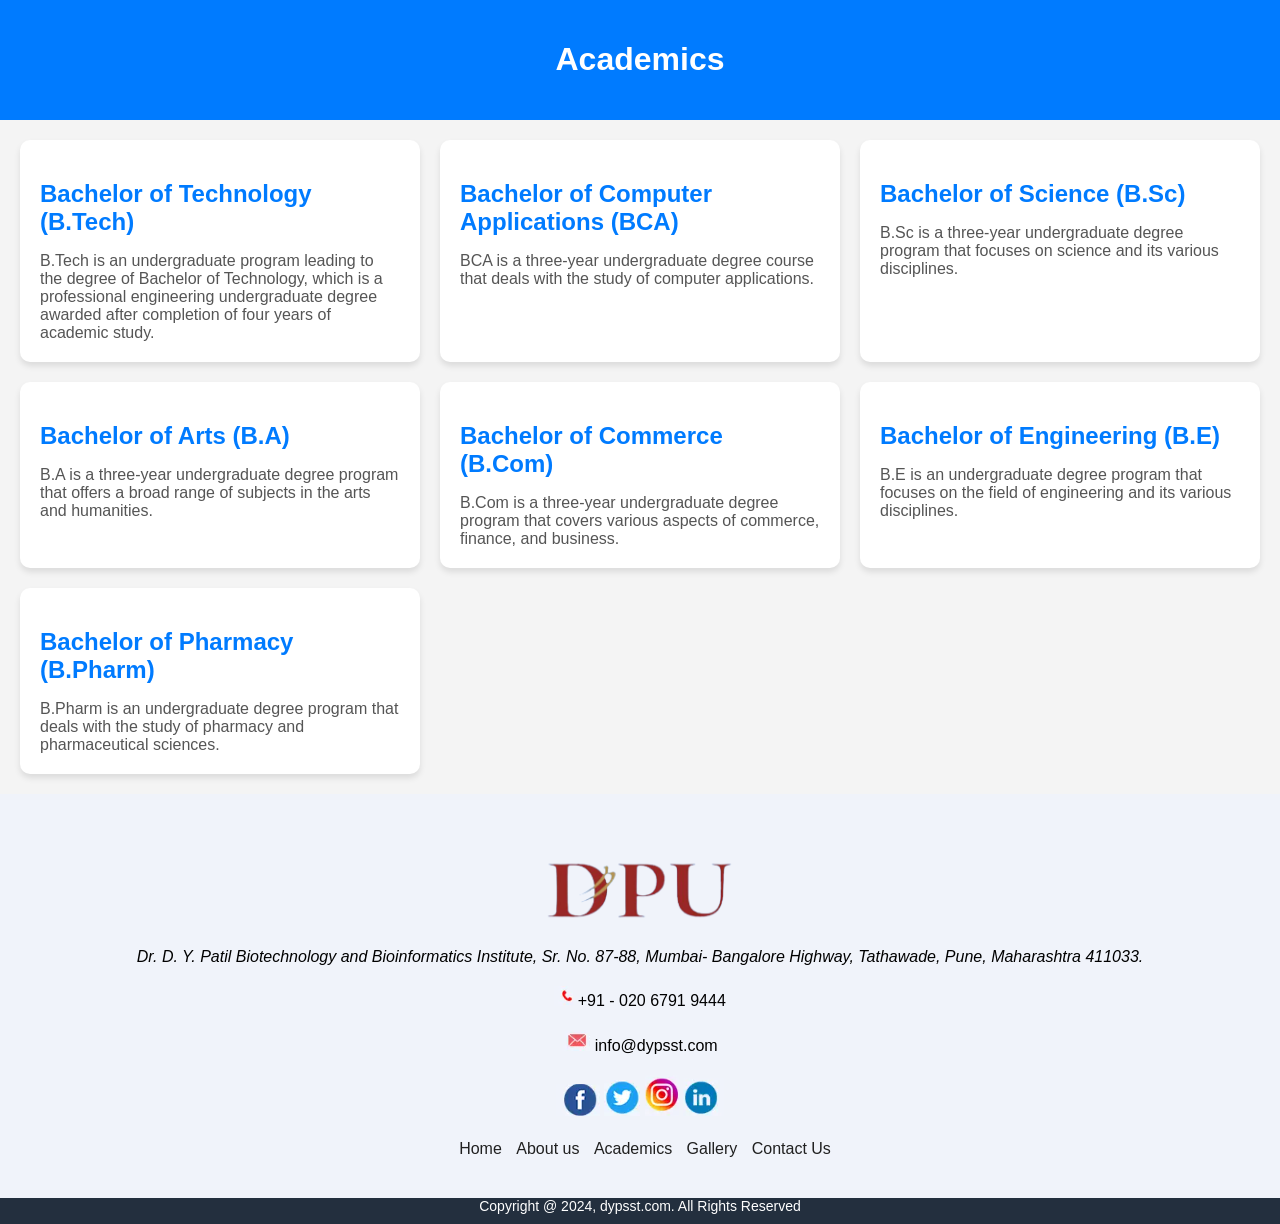
==== academics.html @ 6a24a795 "Add files via upload" ====
<!DOCTYPE html>
<html lang="en">
<head>
    <meta charset="UTF-8">
    <meta name="viewport" content="width=device-width, initial-scale=1.0">
    <title>Academics</title>
    <link rel="stylesheet" href="style.css"> <!-- Link to your CSS file -->
</head>
<body>
    <header>
        <h1>Academics</h1>
    </header>
    <main>
        <section class="course-list">
            <article>
                <h2>Bachelor of Technology (B.Tech)</h2>
                <p>B.Tech is an undergraduate program leading to the degree of Bachelor of Technology, which is a professional engineering undergraduate degree awarded after completion of four years of academic study.</p>
            </article>
            <article>
                <h2>Bachelor of Computer Applications (BCA)</h2>
                <p>BCA is a three-year undergraduate degree course that deals with the study of computer applications.</p>
            </article>
            <article>
                <h2>Bachelor of Science (B.Sc)</h2>
                <p>B.Sc is a three-year undergraduate degree program that focuses on science and its various disciplines.</p>
            </article>
            <article>
                <h2>Bachelor of Arts (B.A)</h2>
                <p>B.A is a three-year undergraduate degree program that offers a broad range of subjects in the arts and humanities.</p>
            </article>
            <article>
                <h2>Bachelor of Commerce (B.Com)</h2>
                <p>B.Com is a three-year undergraduate degree program that covers various aspects of commerce, finance, and business.</p>
            </article>
            <article>
                <h2>Bachelor of Engineering (B.E)</h2>
                <p>B.E is an undergraduate degree program that focuses on the field of engineering and its various disciplines.</p>
            </article>
            <article>
                <h2>Bachelor of Pharmacy (B.Pharm)</h2>
                <p>B.Pharm is an undergraduate degree program that deals with the study of pharmacy and pharmaceutical sciences.</p>
            </article>
            <!-- Add more articles for additional courses -->
        </section>
<!---FOOTER SECTION--->

<div class="footer">
  <div class="container">
    <div class="footer-sect">
      <img class="footer-logo" src="logo1.jpg">
    </div>
    <div class="footer-sect">
      <address> Dr. D. Y. Patil Biotechnology and Bioinformatics Institute, Sr. No. 87-88, Mumbai- Bangalore Highway, Tathawade, Pune, Maharashtra 411033. </address>
    </div>
    <div class="footer-sect">
      <img src="tel.png"> +91 - 020 6791 9444
    </div>
    <div class="footer-sect">
      <img src="mail.png"> info@dypsst.com
    </div>
    <div class="footer-sect">
      <img src="fb.png">
      <img src="tw.png">
      <img src="in.png">
      <img src="li.png">
    </div>
    <div class="footer-sect">
      <a href="#"> Home</a>
      <a href="#"> About us</a>
      <a href="#"> Academics</a>
      <a href="#"> Gallery</a>
      
      
      <a href="#"> Contact Us</a>
    </div>
  </div>
</div>
<!---------- Footer Copyright HTML Starts --------->
<div class="width-100 footer2-bacbor">
   <p class="footer2-content">Copyright @ 2024, dypsst.com. All Rights Reserved</p>
</div>
</body>
</html>
<!---------- Footer Copyright HTML Ends --------->
    </main>
</body>
</html>
---- style.css ----
body {
    font-family: Arial, sans-serif;
    margin: 0;
    padding: 0;
    background-color: #f4f4f4;
}

header {
    background-color: #007bff;
    color: white;
    text-align: center;
    padding: 20px 0;
}

.course-list {
    display: grid;
    grid-template-columns: repeat(auto-fit, minmax(300px, 1fr));
    gap: 20px;
    padding: 20px;
}

article {
    background-color: white;
    border-radius: 10px;
    box-shadow: 0 4px 6px rgba(0, 0, 0, 0.1);
    padding: 20px;
    transition: transform 0.3s ease-in-out;
}

article:hover {
    transform: translateY(-5px);
}

h2 {
    color: #007bff;
    margin-bottom: 10px;
}

p {
    color: #555;
    margin-bottom: 0;
}

/* Responsive styles */
@media (max-width: 768px) {
    .course-list {
        grid-template-columns: repeat(auto-fit, minmax(250px, 1fr));
    }
}
/****************FOOTER SECTION****************/
.footer {
	background-color: #f0f3fa;
	padding: 40px 0px;
	width: 100%;
	float: left;
}

.footer-logo {
	height: 70px;
	width: auto;
}

.footer-sect {
	width: 100%;
	float: left;
	text-align: center;
	margin-top: 20px;
	font-size: 16px;
}

.footer-sect a {
	color: #202020;
	margin-left: 10px;
	text-decoration: none;
}
/********** Footer Copyright Starts **********/  
.footer2-bacbor {
     background: #232F3E;
     padding:10px 0px;
     border-top: 1px solid #898989;
}
 .footer2-content {
     font-size:14px;
     color:#fff;
     text-align:center;
}
/********** Footer Copyright Ends **********/
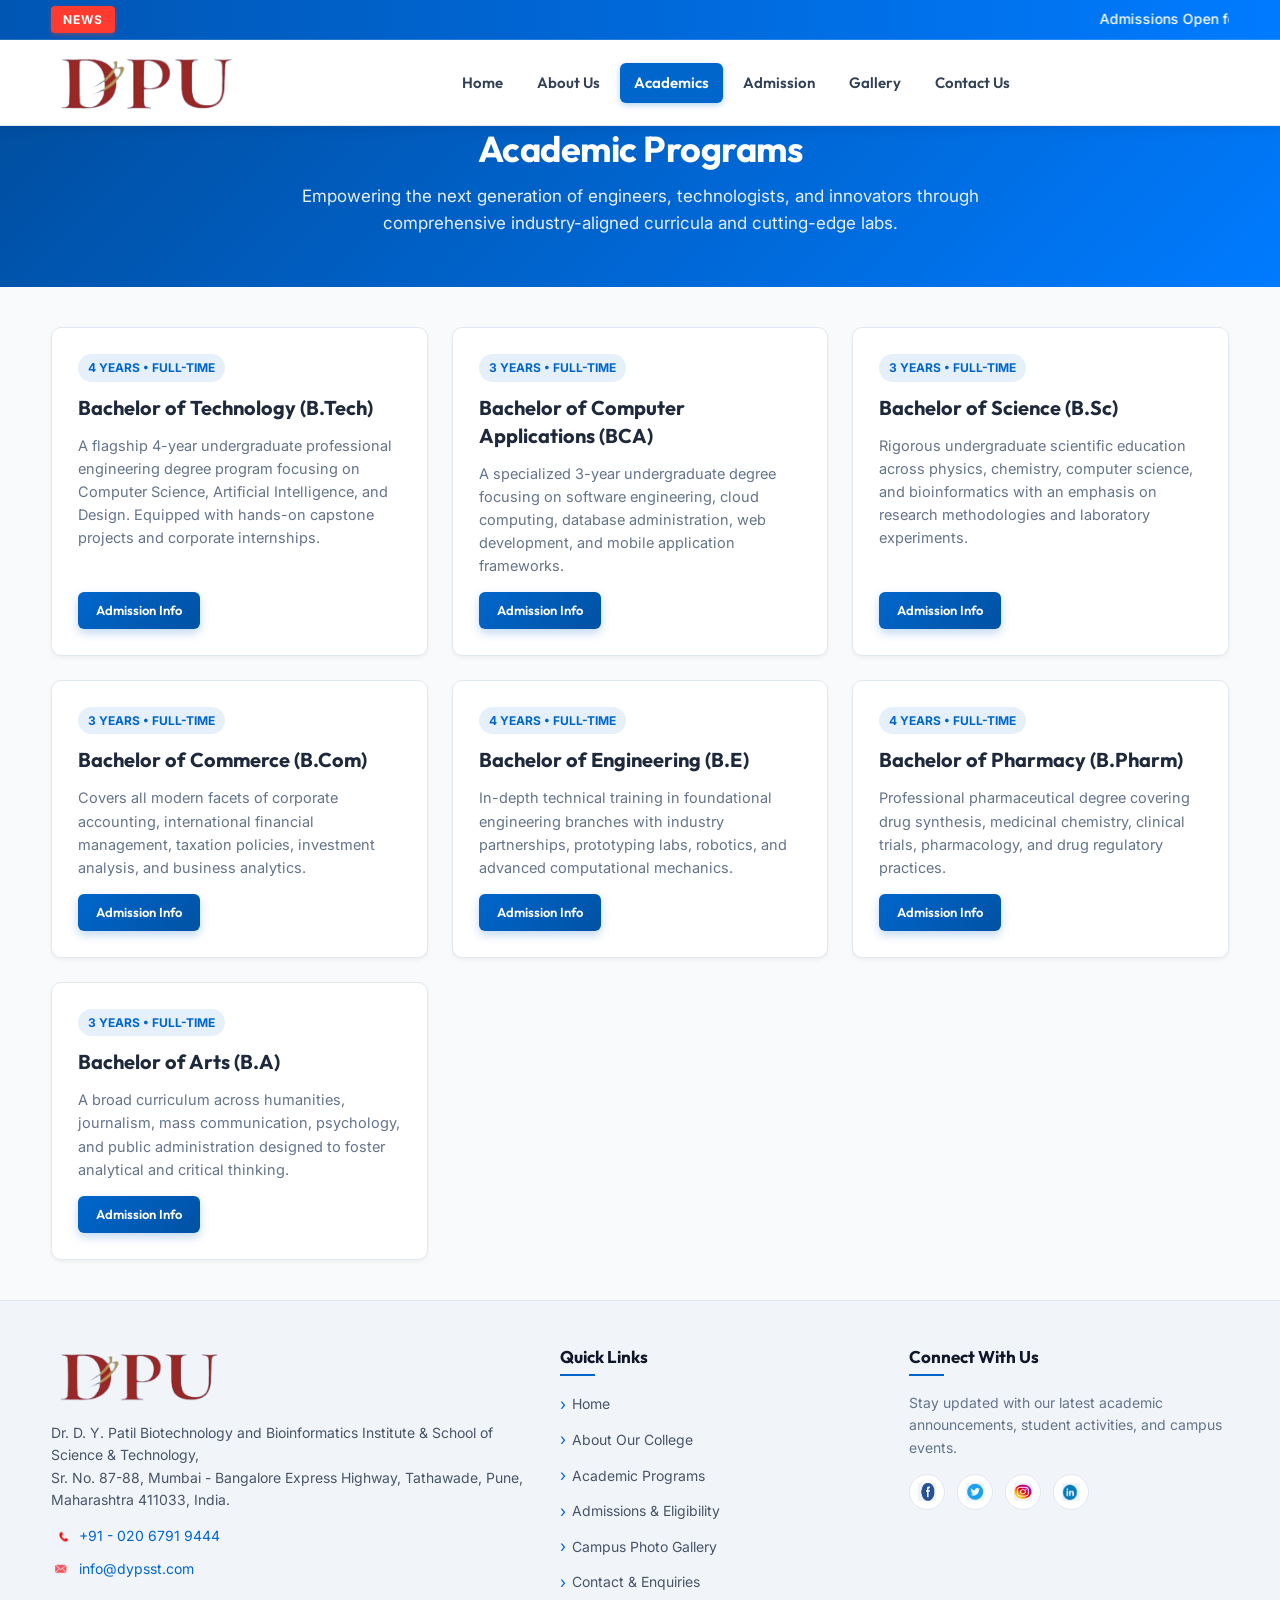
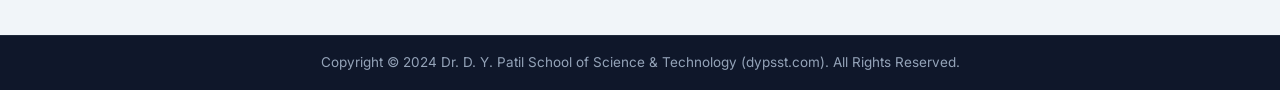
==== commit cfccf3e7: "Add README.md, fix site-wide navigation, unified styling, responsive layout, and form interactivity" ====
--- a/academics.html
+++ b/academics.html
@@ -1,87 +1,186 @@
-<!DOCTYPE html>
-<html lang="en">
-<head>
-    <meta charset="UTF-8">
-    <meta name="viewport" content="width=device-width, initial-scale=1.0">
-    <title>Academics</title>
-    <link rel="stylesheet" href="style.css"> <!-- Link to your CSS file -->
-</head>
-<body>
-    <header>
-        <h1>Academics</h1>
-    </header>
-    <main>
-        <section class="course-list">
-            <article>
-                <h2>Bachelor of Technology (B.Tech)</h2>
-                <p>B.Tech is an undergraduate program leading to the degree of Bachelor of Technology, which is a professional engineering undergraduate degree awarded after completion of four years of academic study.</p>
-            </article>
-            <article>
-                <h2>Bachelor of Computer Applications (BCA)</h2>
-                <p>BCA is a three-year undergraduate degree course that deals with the study of computer applications.</p>
-            </article>
-            <article>
-                <h2>Bachelor of Science (B.Sc)</h2>
-                <p>B.Sc is a three-year undergraduate degree program that focuses on science and its various disciplines.</p>
-            </article>
-            <article>
-                <h2>Bachelor of Arts (B.A)</h2>
-                <p>B.A is a three-year undergraduate degree program that offers a broad range of subjects in the arts and humanities.</p>
-            </article>
-            <article>
-                <h2>Bachelor of Commerce (B.Com)</h2>
-                <p>B.Com is a three-year undergraduate degree program that covers various aspects of commerce, finance, and business.</p>
-            </article>
-            <article>
-                <h2>Bachelor of Engineering (B.E)</h2>
-                <p>B.E is an undergraduate degree program that focuses on the field of engineering and its various disciplines.</p>
-            </article>
-            <article>
-                <h2>Bachelor of Pharmacy (B.Pharm)</h2>
-                <p>B.Pharm is an undergraduate degree program that deals with the study of pharmacy and pharmaceutical sciences.</p>
-            </article>
-            <!-- Add more articles for additional courses -->
-        </section>
-<!---FOOTER SECTION--->
-
-<div class="footer">
-  <div class="container">
-    <div class="footer-sect">
-      <img class="footer-logo" src="logo1.jpg">
-    </div>
-    <div class="footer-sect">
-      <address> Dr. D. Y. Patil Biotechnology and Bioinformatics Institute, Sr. No. 87-88, Mumbai- Bangalore Highway, Tathawade, Pune, Maharashtra 411033. </address>
-    </div>
-    <div class="footer-sect">
-      <img src="tel.png"> +91 - 020 6791 9444
-    </div>
-    <div class="footer-sect">
-      <img src="mail.png"> info@dypsst.com
-    </div>
-    <div class="footer-sect">
-      <img src="fb.png">
-      <img src="tw.png">
-      <img src="in.png">
-      <img src="li.png">
-    </div>
-    <div class="footer-sect">
-      <a href="#"> Home</a>
-      <a href="#"> About us</a>
-      <a href="#"> Academics</a>
-      <a href="#"> Gallery</a>
-      
-      
-      <a href="#"> Contact Us</a>
-    </div>
-  </div>
-</div>
-<!---------- Footer Copyright HTML Starts --------->
-<div class="width-100 footer2-bacbor">
-   <p class="footer2-content">Copyright @ 2024, dypsst.com. All Rights Reserved</p>
-</div>
-</body>
-</html>
-<!---------- Footer Copyright HTML Ends --------->
-    </main>
-</body>
-</html>
+<!DOCTYPE html>
+<html lang="en">
+<head>
+  <meta charset="UTF-8">
+  <meta name="viewport" content="width=device-width, initial-scale=1.0">
+  <meta name="description" content="Explore undergraduate and professional programs at Dr. D. Y. Patil School of Science & Technology including B.Tech, BCA, B.Sc, B.Pharm, and B.Com.">
+  <title>Academic Programs | Dr. D. Y. Patil School of Science & Technology</title>
+  <link rel="stylesheet" href="styles.css">
+  <link rel="icon" type="image/jpeg" href="logo.jpg">
+</head>
+<body>
+
+  <!-- Top Announcement Header -->
+  <div class="width-100 top-header">
+    <div class="container">
+      <div class="top-header-inner">
+        <span class="news-list">NEWS</span>
+        <marquee class="headquote" behavior="scroll" direction="left" onmouseover="this.stop();" onmouseout="this.start();">
+          Admissions Open for Academic Year 2024-25. Entrance examination registration is currently in progress!
+        </marquee>
+      </div>
+    </div>
+  </div>
+
+  <!-- Main Navigation Header -->
+  <header class="width-100 header-menu">
+    <div class="container header-container">
+      <div class="logo">
+        <a href="index.html">
+          <img src="logo1.jpg" alt="Dr. D. Y. Patil School of Science & Technology Logo">
+        </a>
+      </div>
+      <nav>
+        <ul class="main-menu">
+          <li><a href="index.html">Home</a></li>
+          <li><a href="college.html">About Us</a></li>
+          <li><a href="academics.html" class="active">Academics</a></li>
+          <li><a href="admission.html">Admission</a></li>
+          <li><a href="gallery.html">Gallery</a></li>
+          <li><a href="contact.html">Contact Us</a></li>
+        </ul>
+      </nav>
+    </div>
+  </header>
+
+  <!-- Page Hero -->
+  <section class="page-hero">
+    <div class="container">
+      <h1>Academic Programs</h1>
+      <p>Empowering the next generation of engineers, technologists, and innovators through comprehensive industry-aligned curricula and cutting-edge labs.</p>
+    </div>
+  </section>
+
+  <!-- Course Catalog -->
+  <main class="container">
+    <section class="course-list">
+      
+      <article class="course-card">
+        <span class="course-badge">4 Years &bull; Full-Time</span>
+        <h2>Bachelor of Technology (B.Tech)</h2>
+        <p>A flagship 4-year undergraduate professional engineering degree program focusing on Computer Science, Artificial Intelligence, and Design. Equipped with hands-on capstone projects and corporate internships.</p>
+        <div style="margin-top: 15px;">
+          <a href="admission.html" class="btn" style="padding: 8px 18px; font-size: 13px;">Admission Info</a>
+        </div>
+      </article>
+
+      <article class="course-card">
+        <span class="course-badge">3 Years &bull; Full-Time</span>
+        <h2>Bachelor of Computer Applications (BCA)</h2>
+        <p>A specialized 3-year undergraduate degree focusing on software engineering, cloud computing, database administration, web development, and mobile application frameworks.</p>
+        <div style="margin-top: 15px;">
+          <a href="admission.html" class="btn" style="padding: 8px 18px; font-size: 13px;">Admission Info</a>
+        </div>
+      </article>
+
+      <article class="course-card">
+        <span class="course-badge">3 Years &bull; Full-Time</span>
+        <h2>Bachelor of Science (B.Sc)</h2>
+        <p>Rigorous undergraduate scientific education across physics, chemistry, computer science, and bioinformatics with an emphasis on research methodologies and laboratory experiments.</p>
+        <div style="margin-top: 15px;">
+          <a href="admission.html" class="btn" style="padding: 8px 18px; font-size: 13px;">Admission Info</a>
+        </div>
+      </article>
+
+      <article class="course-card">
+        <span class="course-badge">3 Years &bull; Full-Time</span>
+        <h2>Bachelor of Commerce (B.Com)</h2>
+        <p>Covers all modern facets of corporate accounting, international financial management, taxation policies, investment analysis, and business analytics.</p>
+        <div style="margin-top: 15px;">
+          <a href="admission.html" class="btn" style="padding: 8px 18px; font-size: 13px;">Admission Info</a>
+        </div>
+      </article>
+
+      <article class="course-card">
+        <span class="course-badge">4 Years &bull; Full-Time</span>
+        <h2>Bachelor of Engineering (B.E)</h2>
+        <p>In-depth technical training in foundational engineering branches with industry partnerships, prototyping labs, robotics, and advanced computational mechanics.</p>
+        <div style="margin-top: 15px;">
+          <a href="admission.html" class="btn" style="padding: 8px 18px; font-size: 13px;">Admission Info</a>
+        </div>
+      </article>
+
+      <article class="course-card">
+        <span class="course-badge">4 Years &bull; Full-Time</span>
+        <h2>Bachelor of Pharmacy (B.Pharm)</h2>
+        <p>Professional pharmaceutical degree covering drug synthesis, medicinal chemistry, clinical trials, pharmacology, and drug regulatory practices.</p>
+        <div style="margin-top: 15px;">
+          <a href="admission.html" class="btn" style="padding: 8px 18px; font-size: 13px;">Admission Info</a>
+        </div>
+      </article>
+
+      <article class="course-card">
+        <span class="course-badge">3 Years &bull; Full-Time</span>
+        <h2>Bachelor of Arts (B.A)</h2>
+        <p>A broad curriculum across humanities, journalism, mass communication, psychology, and public administration designed to foster analytical and critical thinking.</p>
+        <div style="margin-top: 15px;">
+          <a href="admission.html" class="btn" style="padding: 8px 18px; font-size: 13px;">Admission Info</a>
+        </div>
+      </article>
+
+    </section>
+  </main>
+
+  <!-- Unified Footer -->
+  <footer class="footer">
+    <div class="container">
+      <div class="footer-grid">
+        
+        <!-- College Contact Column -->
+        <div class="footer-col">
+          <img class="footer-logo" src="logo1.jpg" alt="Dr. D. Y. Patil Logo">
+          <address class="footer-address">
+            Dr. D. Y. Patil Biotechnology and Bioinformatics Institute & School of Science & Technology,<br>
+            Sr. No. 87-88, Mumbai - Bangalore Express Highway, Tathawade, Pune, Maharashtra 411033, India.
+          </address>
+          <div class="footer-contact-item">
+            <img src="tel.png" alt="Phone Icon">
+            <a href="tel:+9102067919444">+91 - 020 6791 9444</a>
+          </div>
+          <div class="footer-contact-item">
+            <img src="mail.png" alt="Email Icon">
+            <a href="mailto:info@dypsst.com">info@dypsst.com</a>
+          </div>
+        </div>
+
+        <!-- Quick Navigation Column -->
+        <div class="footer-col">
+          <h4>Quick Links</h4>
+          <ul class="footer-quick-links">
+            <li><a href="index.html">Home</a></li>
+            <li><a href="college.html">About Our College</a></li>
+            <li><a href="academics.html">Academic Programs</a></li>
+            <li><a href="admission.html">Admissions & Eligibility</a></li>
+            <li><a href="gallery.html">Campus Photo Gallery</a></li>
+            <li><a href="contact.html">Contact & Enquiries</a></li>
+          </ul>
+        </div>
+
+        <!-- Social Media Column -->
+        <div class="footer-col">
+          <h4>Connect With Us</h4>
+          <p style="color: #64748b; font-size: 14px; margin-bottom: 12px;">
+            Stay updated with our latest academic announcements, student activities, and campus events.
+          </p>
+          <div class="footer-social-links">
+            <a href="https://facebook.com" target="_blank" rel="noopener" title="Facebook"><img src="fb.png" alt="Facebook"></a>
+            <a href="https://twitter.com" target="_blank" rel="noopener" title="Twitter"><img src="tw.png" alt="Twitter"></a>
+            <a href="https://linkedin.com" target="_blank" rel="noopener" title="LinkedIn"><img src="in.png" alt="LinkedIn"></a>
+            <a href="https://instagram.com" target="_blank" rel="noopener" title="Instagram"><img src="li.png" alt="Instagram"></a>
+          </div>
+        </div>
+
+      </div>
+    </div>
+  </footer>
+
+  <!-- Copyright Bar -->
+  <div class="width-100 footer2-bacbor">
+    <p class="footer2-content">
+      Copyright &copy; 2024 Dr. D. Y. Patil School of Science & Technology (dypsst.com). All Rights Reserved.
+    </p>
+  </div>
+
+  <script src="script.js"></script>
+</body>
+</html>
--- a/styles.css
+++ b/styles.css
@@ -0,0 +1,1157 @@
+/* ==========================================================================
+   Dr. D. Y. Patil School of Science & Technology, Pune
+   Official Website Stylesheet (styles.css)
+   ========================================================================== */
+
+/* --------------------------------------------------------------------------
+   Google Fonts & Design Tokens
+   -------------------------------------------------------------------------- */
+@import url('https://fonts.googleapis.com/css2?family=Outfit:wght@300;400;500;600;700;800&family=Inter:wght@300;400;500;600;700&display=swap');
+
+:root {
+  --primary: #0066cc;
+  --primary-dark: #004b99;
+  --primary-light: #e6f0fa;
+  --secondary: #00aed9;
+  --accent: #ff9800;
+  --accent-hover: #e68900;
+  --text-main: #2d3748;
+  --text-muted: #64748b;
+  --text-light: #ffffff;
+  --bg-main: #f8fafc;
+  --bg-card: #ffffff;
+  --border-color: #e2e8f0;
+  --border-hover: #cbd5e1;
+  --shadow-sm: 0 2px 4px rgba(0, 0, 0, 0.05);
+  --shadow-md: 0 4px 12px rgba(0, 0, 0, 0.08);
+  --shadow-lg: 0 10px 25px rgba(0, 0, 0, 0.12);
+  --radius-sm: 6px;
+  --radius-md: 10px;
+  --radius-lg: 16px;
+  --transition: all 0.25s ease-in-out;
+}
+
+/* --------------------------------------------------------------------------
+   Reset & Base Styles
+   -------------------------------------------------------------------------- */
+*, *::before, *::after {
+  box-sizing: border-box;
+  margin: 0;
+  padding: 0;
+}
+
+html {
+  scroll-behavior: smooth;
+}
+
+body {
+  font-family: 'Inter', -apple-system, BlinkMacSystemFont, "Segoe UI", Roboto, sans-serif;
+  background-color: var(--bg-main);
+  color: var(--text-main);
+  line-height: 1.6;
+  font-size: 15px;
+  overflow-x: hidden;
+}
+
+h1, h2, h3, h4, h5, h6 {
+  font-family: 'Outfit', sans-serif;
+  color: #1a202c;
+  font-weight: 700;
+  line-height: 1.3;
+}
+
+a {
+  color: var(--primary);
+  text-decoration: none;
+  transition: var(--transition);
+}
+
+a:hover {
+  color: var(--primary-dark);
+}
+
+img {
+  max-width: 100%;
+  height: auto;
+  display: block;
+}
+
+/* --------------------------------------------------------------------------
+   Layout & Grid Utilities
+   -------------------------------------------------------------------------- */
+.container {
+  width: 92%;
+  max-width: 1200px;
+  margin: 0 auto;
+}
+
+.container::after,
+.width-100::after,
+.header-container::after,
+.row::after {
+  content: "";
+  display: table;
+  clear: both;
+}
+
+.width-100 {
+  width: 100%;
+  float: left;
+}
+
+.width-33 {
+  width: 33.333%;
+  float: left;
+  padding: 0 12px;
+}
+
+.width-40 {
+  width: 40%;
+  float: left;
+}
+
+.width-60 {
+  width: 60%;
+  float: left;
+}
+
+.margin-top-50 {
+  margin-top: 40px;
+}
+
+.margin-bottom-30 {
+  margin-bottom: 30px;
+}
+
+.text-center {
+  text-align: center;
+}
+
+/* --------------------------------------------------------------------------
+   Top Announcement Header
+   -------------------------------------------------------------------------- */
+.top-header {
+  background: linear-gradient(90deg, #0056b3 0%, #007bff 100%);
+  padding: 6px 0;
+  border-bottom: 1px solid rgba(255, 255, 255, 0.15);
+  position: relative;
+  z-index: 101;
+}
+
+.top-header-inner {
+  display: flex;
+  align-items: center;
+  width: 100%;
+}
+
+.news-list {
+  background: #ff3b30;
+  color: #ffffff;
+  padding: 4px 12px;
+  font-size: 12px;
+  font-weight: 700;
+  letter-spacing: 1px;
+  border-radius: 4px;
+  text-transform: uppercase;
+  margin-right: 15px;
+  flex-shrink: 0;
+  box-shadow: 0 2px 5px rgba(255, 59, 48, 0.4);
+}
+
+.headquote {
+  font-size: 14px;
+  color: #ffffff;
+  font-weight: 500;
+  width: 100%;
+}
+
+/* --------------------------------------------------------------------------
+   Main Navigation Header
+   -------------------------------------------------------------------------- */
+.header-menu {
+  background: #ffffff;
+  box-shadow: 0 2px 12px rgba(0, 0, 0, 0.08);
+  position: sticky;
+  top: 0;
+  z-index: 100;
+  border-bottom: 1px solid var(--border-color);
+}
+
+.header-container {
+  display: flex;
+  align-items: center;
+  justify-content: space-between;
+  padding: 10px 0;
+}
+
+.logo {
+  display: flex;
+  align-items: center;
+}
+
+.logo img {
+  height: 65px;
+  width: auto;
+  max-width: 260px;
+  object-fit: contain;
+}
+
+.nav-toggle {
+  display: none;
+  background: none;
+  border: 1px solid var(--border-color);
+  border-radius: var(--radius-sm);
+  padding: 8px 12px;
+  font-size: 20px;
+  cursor: pointer;
+  color: var(--primary);
+}
+
+.main-menu {
+  list-style: none;
+  display: flex;
+  align-items: center;
+  gap: 6px;
+}
+
+.main-menu li a {
+  display: inline-block;
+  padding: 8px 14px;
+  font-family: 'Outfit', sans-serif;
+  font-size: 15px;
+  font-weight: 600;
+  color: #334155;
+  border-radius: var(--radius-sm);
+  transition: var(--transition);
+}
+
+.main-menu li a:hover {
+  color: var(--primary);
+  background-color: var(--primary-light);
+}
+
+.main-menu li a.active {
+  color: #ffffff;
+  background-color: var(--primary);
+  box-shadow: 0 2px 6px rgba(0, 102, 204, 0.3);
+}
+
+/* --------------------------------------------------------------------------
+   Slider / Hero Banner
+   -------------------------------------------------------------------------- */
+.slider-container {
+  width: 100%;
+  position: relative;
+  overflow: hidden;
+  max-height: 460px;
+  background-color: #0b1f3a;
+}
+
+.slider-width {
+  width: 100%;
+  max-height: 460px;
+  object-fit: cover;
+  display: block;
+}
+
+.page-hero {
+  background: linear-gradient(135deg, #004b99 0%, #007bff 100%);
+  color: #ffffff;
+  padding: 50px 0;
+  text-align: center;
+  position: relative;
+}
+
+.page-hero h1 {
+  font-size: 36px;
+  color: #ffffff;
+  margin-bottom: 10px;
+  letter-spacing: -0.5px;
+}
+
+.page-hero p {
+  font-size: 17px;
+  color: rgba(255, 255, 255, 0.9);
+  max-width: 700px;
+  margin: 0 auto;
+}
+
+/* --------------------------------------------------------------------------
+   Content Cards (News, Events, Notice Board, Dignitaries, etc.)
+   -------------------------------------------------------------------------- */
+.latest-news,
+.event-list,
+.notice-board,
+.our-principal,
+.about-us,
+.certificate {
+  background: var(--bg-card);
+  border-radius: var(--radius-md);
+  box-shadow: var(--shadow-sm);
+  border: 1px solid var(--border-color);
+  padding: 22px;
+  min-height: 400px;
+  margin-bottom: 25px;
+  transition: var(--transition);
+}
+
+.latest-news:hover,
+.event-list:hover,
+.notice-board:hover,
+.our-principal:hover,
+.about-us:hover,
+.certificate:hover {
+  box-shadow: var(--shadow-md);
+  transform: translateY(-2px);
+}
+
+.heading-sect {
+  background: linear-gradient(135deg, #0066cc 0%, #0088e0 100%);
+  color: #ffffff;
+  padding: 10px 14px;
+  border-radius: var(--radius-sm);
+  margin-bottom: 16px;
+  box-shadow: 0 2px 6px rgba(0, 102, 204, 0.2);
+}
+
+.head-title {
+  font-family: 'Outfit', sans-serif !important;
+  font-size: 16px;
+  font-weight: 700;
+  color: #ffffff !important;
+  margin: 0;
+  display: flex;
+  align-items: center;
+  gap: 8px;
+}
+
+.latest-news-ul {
+  list-style: none;
+  padding: 0;
+}
+
+.latest-news-ul li {
+  padding: 10px 0;
+  border-bottom: 1px dashed var(--border-color);
+  font-size: 14px;
+  color: #475569;
+  position: relative;
+  padding-left: 18px;
+  transition: var(--transition);
+}
+
+.latest-news-ul li::before {
+  content: "▸";
+  position: absolute;
+  left: 0;
+  color: var(--primary);
+  font-weight: bold;
+}
+
+.latest-news-ul li:hover {
+  color: var(--primary);
+  transform: translateX(3px);
+}
+
+/* Upcoming Events List */
+.upcoming-event-list {
+  list-style: none;
+  padding: 0;
+}
+
+.upcoming-event-list li {
+  display: flex;
+  align-items: flex-start;
+  gap: 12px;
+  margin-bottom: 14px;
+  padding-bottom: 12px;
+  border-bottom: 1px solid #f1f5f9;
+}
+
+.event-date {
+  background: linear-gradient(135deg, #0066cc 0%, #00aed9 100%);
+  color: #ffffff;
+  border-radius: var(--radius-sm);
+  padding: 6px 10px;
+  text-align: center;
+  font-size: 12px;
+  font-weight: 700;
+  line-height: 1.2;
+  min-width: 54px;
+  flex-shrink: 0;
+  box-shadow: 0 2px 4px rgba(0, 102, 204, 0.2);
+}
+
+.event-date span {
+  display: block;
+  font-size: 16px;
+  font-weight: 800;
+}
+
+.event-info {
+  font-size: 14px;
+  color: #334155;
+  line-height: 1.4;
+}
+
+/* Notice Board */
+.notice-board-list {
+  list-style: none;
+  padding: 0;
+}
+
+.notice-board-list li {
+  padding: 9px 0 9px 18px;
+  border-bottom: 1px dashed var(--border-color);
+  font-size: 13.5px;
+  color: #475569;
+  position: relative;
+  line-height: 1.4;
+}
+
+.notice-board-list li::before {
+  content: "•";
+  position: absolute;
+  left: 4px;
+  color: var(--accent);
+  font-size: 18px;
+  top: 5px;
+}
+
+/* Useful Information */
+.useful-info-ul {
+  list-style: none;
+  padding: 0;
+}
+
+.useful-info-ul li {
+  display: flex;
+  align-items: center;
+  gap: 12px;
+  margin-bottom: 10px;
+  padding-bottom: 10px;
+  border-bottom: 1px solid #f1f5f9;
+}
+
+.useful-info-ul li img {
+  width: 22px;
+  height: 22px;
+  object-fit: contain;
+}
+
+.useful-info-ul a {
+  font-size: 14px;
+  font-weight: 600;
+  color: #1e293b;
+}
+
+.useful-info-ul a:hover {
+  color: var(--primary);
+}
+
+/* Dignitaries & Leadership */
+.gove-sec-style {
+  display: flex;
+  align-items: center;
+  gap: 14px;
+  margin-bottom: 18px;
+  padding-bottom: 14px;
+  border-bottom: 1px solid #f1f5f9;
+}
+
+.gove-sec-style:last-child {
+  border-bottom: none;
+  margin-bottom: 0;
+  padding-bottom: 0;
+}
+
+.governor-img {
+  width: 70px;
+  height: 70px;
+  border-radius: 50%;
+  object-fit: cover;
+  border: 2px solid var(--primary);
+  padding: 2px;
+  background: #fff;
+  flex-shrink: 0;
+}
+
+.governor-name {
+  font-weight: 700;
+  color: #1e293b;
+  font-size: 14px;
+  margin-bottom: 2px;
+}
+
+.governor-designation {
+  color: var(--text-muted);
+  font-size: 12.5px;
+  line-height: 1.3;
+}
+
+.certificate img {
+  border-radius: var(--radius-sm);
+  border: 1px solid var(--border-color);
+  box-shadow: var(--shadow-sm);
+}
+
+/* --------------------------------------------------------------------------
+   College / About Page Styles (college.html)
+   -------------------------------------------------------------------------- */
+.hero {
+  background: linear-gradient(135deg, rgba(0, 102, 204, 0.08) 0%, rgba(0, 174, 217, 0.08) 100%);
+  padding: 50px 20px;
+  border-radius: var(--radius-lg);
+  margin-bottom: 35px;
+  text-align: center;
+  border: 1px solid var(--border-color);
+}
+
+.hero h3 {
+  font-size: 22px;
+  color: var(--primary);
+  margin-bottom: 4px;
+}
+
+.hero h4 {
+  font-size: 16px;
+  color: var(--text-muted);
+  margin-bottom: 18px;
+  font-weight: 500;
+}
+
+.hero h1 {
+  font-size: 32px;
+  color: #0f172a;
+  margin-bottom: 14px;
+}
+
+.hero p {
+  font-size: 17px;
+  color: #475569;
+  max-width: 720px;
+  margin: 0 auto 24px auto;
+}
+
+.btn {
+  display: inline-block;
+  background: linear-gradient(135deg, #0066cc 0%, #0052a3 100%);
+  color: #ffffff !important;
+  font-family: 'Outfit', sans-serif;
+  font-size: 15px;
+  font-weight: 600;
+  padding: 12px 28px;
+  border-radius: var(--radius-sm);
+  box-shadow: 0 4px 10px rgba(0, 102, 204, 0.25);
+  transition: var(--transition);
+  cursor: pointer;
+  border: none;
+}
+
+.btn:hover {
+  background: linear-gradient(135deg, #0052a3 0%, #003d7a 100%);
+  transform: translateY(-2px);
+  box-shadow: 0 6px 15px rgba(0, 102, 204, 0.35);
+}
+
+.admission-alert-box {
+  background: #fff8e1;
+  border-left: 5px solid var(--accent);
+  padding: 20px;
+  border-radius: var(--radius-sm);
+  margin: 30px 0;
+  text-align: center;
+  box-shadow: var(--shadow-sm);
+}
+
+.admission-alert-box h4 {
+  color: #b78103;
+  font-size: 20px;
+  margin-bottom: 6px;
+}
+
+.admission-alert-box h3 {
+  color: #934a00;
+  font-size: 18px;
+  font-weight: 600;
+}
+
+.about-section {
+  background: #ffffff;
+  border-radius: var(--radius-md);
+  border: 1px solid var(--border-color);
+  padding: 30px;
+  margin-bottom: 40px;
+  box-shadow: var(--shadow-sm);
+}
+
+.about-section img {
+  border-radius: var(--radius-md);
+  margin-bottom: 24px;
+  width: 100%;
+  max-height: 420px;
+  object-fit: cover;
+}
+
+.about-section h2 {
+  font-size: 26px;
+  color: var(--primary);
+  margin-bottom: 16px;
+  position: relative;
+  padding-bottom: 8px;
+}
+
+.about-section h2::after {
+  content: "";
+  position: absolute;
+  bottom: 0;
+  left: 0;
+  width: 60px;
+  height: 3px;
+  background: var(--primary);
+  border-radius: 2px;
+}
+
+.about-section p {
+  color: #334155;
+  font-size: 15.5px;
+  line-height: 1.8;
+  margin-bottom: 16px;
+}
+
+/* Testimonials */
+.main-section {
+  padding: 30px 0 50px 0;
+}
+
+.heading {
+  font-size: 28px;
+  text-align: center;
+  color: #0f172a;
+  margin-bottom: 30px;
+  position: relative;
+}
+
+.heading::after {
+  content: "";
+  display: block;
+  width: 50px;
+  height: 3px;
+  background: var(--primary);
+  margin: 10px auto 0 auto;
+  border-radius: 2px;
+}
+
+.testimonials-grid {
+  display: grid;
+  grid-template-columns: repeat(3, 1fr);
+  gap: 24px;
+}
+
+.testimonial {
+  background: #ffffff;
+  border: 1px solid var(--border-color);
+  border-radius: var(--radius-md);
+  padding: 24px;
+  box-shadow: var(--shadow-sm);
+  display: flex;
+  flex-direction: column;
+  justify-content: space-between;
+  transition: var(--transition);
+}
+
+.testimonial:hover {
+  transform: translateY(-4px);
+  box-shadow: var(--shadow-md);
+}
+
+.testimonial-text {
+  font-size: 14.5px;
+  color: #475569;
+  line-height: 1.7;
+  margin-bottom: 20px;
+  position: relative;
+}
+
+.testimonial-text img {
+  width: 24px;
+  display: inline-block;
+  margin-right: 6px;
+  vertical-align: middle;
+}
+
+.testimonial-detail {
+  display: flex;
+  align-items: center;
+  gap: 12px;
+  border-top: 1px solid #f1f5f9;
+  padding-top: 14px;
+}
+
+.testimonial-img img {
+  width: 44px;
+  height: 44px;
+  border-radius: 50%;
+  object-fit: cover;
+  border: 2px solid var(--primary-light);
+}
+
+.testimonial-name h5 {
+  font-size: 16px;
+  color: #1e293b;
+  margin-bottom: 2px;
+}
+
+.testimonial-name img {
+  height: 14px;
+  width: auto;
+  display: block;
+}
+
+/* --------------------------------------------------------------------------
+   Academics Page Styles (academics.html)
+   -------------------------------------------------------------------------- */
+.course-list {
+  display: grid;
+  grid-template-columns: repeat(auto-fit, minmax(320px, 1fr));
+  gap: 24px;
+  padding: 40px 0;
+}
+
+.course-card {
+  background: #ffffff;
+  border: 1px solid var(--border-color);
+  border-radius: var(--radius-md);
+  padding: 26px;
+  box-shadow: var(--shadow-sm);
+  transition: var(--transition);
+  position: relative;
+  display: flex;
+  flex-direction: column;
+}
+
+.course-card:hover {
+  transform: translateY(-5px);
+  box-shadow: var(--shadow-md);
+  border-color: var(--primary);
+}
+
+.course-badge {
+  display: inline-block;
+  background: var(--primary-light);
+  color: var(--primary);
+  font-size: 12px;
+  font-weight: 700;
+  padding: 4px 10px;
+  border-radius: 20px;
+  margin-bottom: 12px;
+  align-self: flex-start;
+  text-transform: uppercase;
+}
+
+.course-card h2 {
+  font-size: 20px;
+  color: #1e293b;
+  margin-bottom: 12px;
+  line-height: 1.4;
+}
+
+.course-card p {
+  color: #64748b;
+  font-size: 14.5px;
+  line-height: 1.6;
+  flex-grow: 1;
+}
+
+/* --------------------------------------------------------------------------
+   Admission Page Styles (admission.html)
+   -------------------------------------------------------------------------- */
+.admission-content {
+  padding: 40px 0;
+}
+
+.admission-card {
+  background: #ffffff;
+  border: 1px solid var(--border-color);
+  border-radius: var(--radius-md);
+  padding: 30px;
+  margin-bottom: 30px;
+  box-shadow: var(--shadow-sm);
+}
+
+.admission-card h2 {
+  font-size: 24px;
+  color: var(--primary);
+  margin-bottom: 18px;
+  border-bottom: 2px solid var(--primary-light);
+  padding-bottom: 8px;
+}
+
+.admission-card p {
+  color: #334155;
+  font-size: 15px;
+  line-height: 1.7;
+  margin-bottom: 14px;
+}
+
+.admission-table {
+  width: 100%;
+  border-collapse: collapse;
+  margin: 20px 0;
+  border-radius: var(--radius-sm);
+  overflow: hidden;
+  box-shadow: var(--shadow-sm);
+}
+
+.admission-table th {
+  background: linear-gradient(135deg, #0066cc 0%, #0056b3 100%);
+  color: #ffffff;
+  font-family: 'Outfit', sans-serif;
+  font-size: 15px;
+  padding: 14px 18px;
+  text-align: left;
+}
+
+.admission-table td {
+  padding: 14px 18px;
+  border-bottom: 1px solid var(--border-color);
+  font-size: 14.5px;
+  color: #334155;
+  background-color: #ffffff;
+}
+
+.admission-table tr:nth-child(even) td {
+  background-color: #f8fafc;
+}
+
+.note-box {
+  background: #eff6ff;
+  border-left: 4px solid var(--primary);
+  padding: 14px 18px;
+  border-radius: var(--radius-sm);
+  font-size: 14px;
+  color: #1e40af;
+  margin-top: 15px;
+}
+
+/* --------------------------------------------------------------------------
+   Gallery Page Styles (gallery.html)
+   -------------------------------------------------------------------------- */
+.gallery {
+  display: grid;
+  grid-template-columns: repeat(auto-fill, minmax(320px, 1fr));
+  gap: 20px;
+  padding: 40px 0;
+}
+
+.gallery-item {
+  border-radius: var(--radius-md);
+  overflow: hidden;
+  box-shadow: var(--shadow-sm);
+  border: 1px solid var(--border-color);
+  background: #ffffff;
+  position: relative;
+  transition: var(--transition);
+}
+
+.gallery-item:hover {
+  transform: translateY(-4px);
+  box-shadow: var(--shadow-md);
+}
+
+.gallery-item img {
+  width: 100%;
+  height: 240px;
+  object-fit: cover;
+  transition: transform 0.4s ease;
+}
+
+.gallery-item:hover img {
+  transform: scale(1.05);
+}
+
+/* --------------------------------------------------------------------------
+   Contact Page Styles (contact.html)
+   -------------------------------------------------------------------------- */
+.contact-container {
+  display: grid;
+  grid-template-columns: 1fr 1fr;
+  gap: 35px;
+  padding: 40px 0 60px 0;
+}
+
+.contact-card {
+  background: #ffffff;
+  border-radius: var(--radius-md);
+  border: 1px solid var(--border-color);
+  padding: 30px;
+  box-shadow: var(--shadow-sm);
+}
+
+.contact-banner-img {
+  width: 100%;
+  max-height: 200px;
+  object-fit: cover;
+  border-radius: var(--radius-sm);
+  margin-bottom: 20px;
+}
+
+.contact-info-list {
+  list-style: none;
+  padding: 0;
+}
+
+.contact-info-list li {
+  margin-bottom: 16px;
+  font-size: 14.5px;
+  color: #334155;
+  line-height: 1.5;
+}
+
+.contact-info-list strong {
+  color: #0f172a;
+  display: block;
+  margin-bottom: 2px;
+}
+
+.form-group {
+  margin-bottom: 18px;
+}
+
+.form-group label {
+  display: block;
+  font-weight: 600;
+  font-size: 14px;
+  color: #334155;
+  margin-bottom: 6px;
+}
+
+.form-control {
+  width: 100%;
+  padding: 12px 14px;
+  border: 1px solid var(--border-color);
+  border-radius: var(--radius-sm);
+  font-family: inherit;
+  font-size: 14.5px;
+  color: #1e293b;
+  background-color: #f8fafc;
+  transition: var(--transition);
+}
+
+.form-control:focus {
+  outline: none;
+  border-color: var(--primary);
+  background-color: #ffffff;
+  box-shadow: 0 0 0 3px rgba(0, 102, 204, 0.15);
+}
+
+textarea.form-control {
+  resize: vertical;
+  min-height: 120px;
+}
+
+.form-feedback {
+  display: none;
+  background: #ecfdf5;
+  color: #065f46;
+  border: 1px solid #a7f3d0;
+  padding: 12px 16px;
+  border-radius: var(--radius-sm);
+  margin-top: 15px;
+  font-size: 14px;
+}
+
+/* --------------------------------------------------------------------------
+   Unified Footer
+   -------------------------------------------------------------------------- */
+.footer {
+  background: #f1f5f9;
+  border-top: 1px solid var(--border-color);
+  padding: 45px 0 30px 0;
+  width: 100%;
+  float: left;
+}
+
+.footer-grid {
+  display: grid;
+  grid-template-columns: 1.5fr 1fr 1fr;
+  gap: 30px;
+}
+
+.footer-col h4 {
+  font-size: 17px;
+  color: #0f172a;
+  margin-bottom: 16px;
+  position: relative;
+  padding-bottom: 8px;
+}
+
+.footer-col h4::after {
+  content: "";
+  position: absolute;
+  bottom: 0;
+  left: 0;
+  width: 35px;
+  height: 2px;
+  background: var(--primary);
+}
+
+.footer-logo {
+  height: 60px;
+  width: auto;
+  margin-bottom: 16px;
+}
+
+.footer-address {
+  font-style: normal;
+  font-size: 14px;
+  color: #475569;
+  line-height: 1.6;
+  margin-bottom: 14px;
+}
+
+.footer-contact-item {
+  display: flex;
+  align-items: center;
+  gap: 10px;
+  font-size: 14px;
+  color: #475569;
+  margin-bottom: 10px;
+}
+
+.footer-contact-item img {
+  width: 18px;
+  height: 18px;
+  object-fit: contain;
+}
+
+.footer-social-links {
+  display: flex;
+  align-items: center;
+  gap: 12px;
+  margin-top: 15px;
+}
+
+.footer-social-links a {
+  display: inline-flex;
+  align-items: center;
+  justify-content: center;
+  width: 36px;
+  height: 36px;
+  background: #ffffff;
+  border: 1px solid var(--border-color);
+  border-radius: 50%;
+  transition: var(--transition);
+}
+
+.footer-social-links a:hover {
+  transform: translateY(-3px);
+  border-color: var(--primary);
+  box-shadow: 0 4px 8px rgba(0, 102, 204, 0.15);
+}
+
+.footer-social-links img {
+  width: 18px;
+  height: 18px;
+}
+
+.footer-quick-links {
+  list-style: none;
+  padding: 0;
+}
+
+.footer-quick-links li {
+  margin-bottom: 10px;
+}
+
+.footer-quick-links a {
+  color: #475569;
+  font-size: 14px;
+  display: inline-flex;
+  align-items: center;
+  gap: 6px;
+  transition: var(--transition);
+}
+
+.footer-quick-links a::before {
+  content: "›";
+  font-size: 16px;
+  color: var(--primary);
+}
+
+.footer-quick-links a:hover {
+  color: var(--primary);
+  transform: translateX(4px);
+}
+
+.footer2-bacbor {
+  background: #0f172a;
+  padding: 16px 0;
+  border-top: 1px solid #1e293b;
+  text-align: center;
+}
+
+.footer2-content {
+  font-size: 13.5px;
+  color: #94a3b8;
+  margin: 0;
+}
+
+/* --------------------------------------------------------------------------
+   Responsive Media Queries
+   -------------------------------------------------------------------------- */
+@media (max-width: 992px) {
+  .width-33 {
+    width: 100%;
+    float: none;
+    padding: 0;
+  }
+
+  .testimonials-grid {
+    grid-template-columns: 1fr;
+  }
+
+  .footer-grid {
+    grid-template-columns: 1fr;
+    gap: 25px;
+  }
+
+  .contact-container {
+    grid-template-columns: 1fr;
+  }
+}
+
+@media (max-width: 768px) {
+  .header-container {
+    flex-direction: column;
+    gap: 12px;
+    text-align: center;
+  }
+
+  .main-menu {
+    flex-wrap: wrap;
+    justify-content: center;
+    gap: 4px;
+  }
+
+  .main-menu li a {
+    padding: 6px 10px;
+    font-size: 14px;
+  }
+
+  .page-hero h1 {
+    font-size: 28px;
+  }
+
+  .hero h1 {
+    font-size: 24px;
+  }
+
+  .course-list {
+    grid-template-columns: 1fr;
+  }
+
+  .gallery {
+    grid-template-columns: 1fr;
+  }
+}
